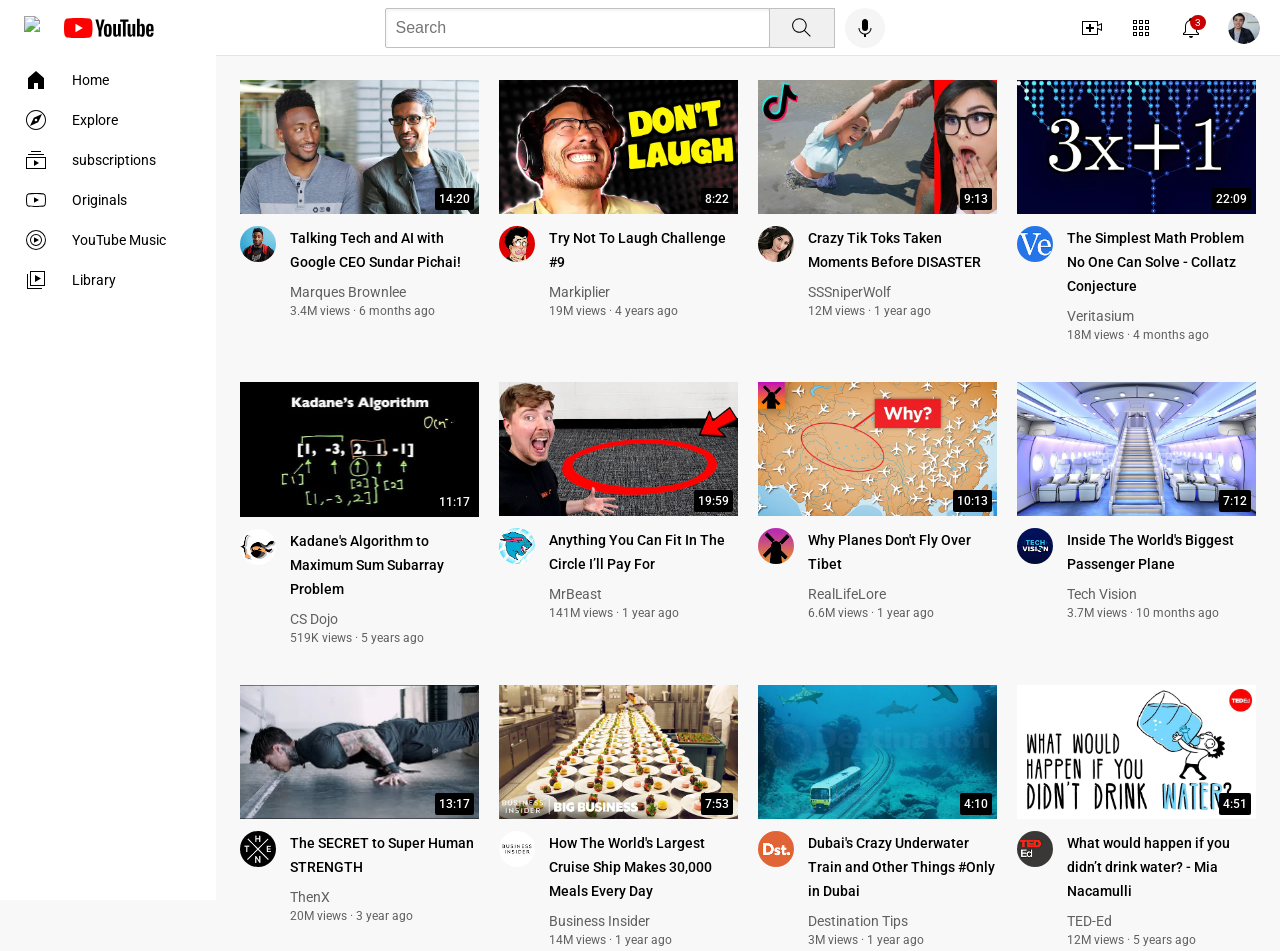
==== youtube.html @ 8b2ed80b "Add files via upload" ====
<!DOCTYPE html>
<html lang="en">
<head>
    <meta charset="UTF-8">
    <meta name="viewport" content="width=device-width, initial-scale=1.0">
    <title>YouTube</title>
    <link rel="stylesheet" href="Styles/general.css">
    <link rel="stylesheet" href="Styles/header.css">
    <link rel="stylesheet" href="Styles/video.css">
    <link rel="stylesheet" href="Styles/sidebar.css">

    <link rel="preconnect" href="https://fonts.googleapis.com">
    <link rel="preconnect" href="https://fonts.gstatic.com" crossorigin>
    <link href="https://fonts.googleapis.com/css2?family=Roboto:ital,wght@0,100..900;1,100..900&display=swap" rel="stylesheet">

    <link rel="icon" type="image/png" href="Icons/Youtube_logo.png">

</head>
<body>


    <header class="header">
        
        
        <div class="left-section">
            <img class="hamburger-menu" src="icons/hamburger-menu.svg">
            <img class="youtube-logo" src="Icons/youtube-logo.svg">
        </div>
        
        
        <div class="middle-section">
            <input class="search-bar" type="text" placeholder="Search">
            <button class="search-button">
                <img class="search-icon" src="Icons/search.svg">
                <div class="tooltip">Search</div>
            </button>
            <button class="voice-search-button">
                <img class="voice-search-icon" src="Icons/voice-search-icon.svg">
                <div class="tooltip">Search with your voice</div>
            </button>
        </div>
        
        
        <div class="right-section">
            <div class="upload-icon-container">
            <img class="upload-icon" src="Icons/upload.svg">
            <div class="tooltip">Create</div>
            </div>
            <div class="youtube-apps-container">
            <img class="youtube-apps-icon" src="Icons/youtube-apps.svg">
            <div class="tooltip">YouTube Apps</div>
            </div>
            <div class="notifications-icon-container">
            <img class="notifications-icon" src="Icons/notifications.svg">
            <div class="tooltip">Notifications</div>
            <div class="notifications-count">3</div>
            </div>
            <img class="current-user-picture" src="Channel-pictures/my-channel.jpeg">
        </div>
        

    </header>
    
    <nav class="sidebar">
        <div class="sidebar-link">
            <img src="Icons/home.svg">
            <div>Home</div>
        </div>
        <div class="sidebar-link">
            <img src="Icons/explore.svg">
            <div>Explore</div>
        </div>
        <div class="sidebar-link">
            <img src="Icons/subscriptions.svg">
            <div>subscriptions</div>
        </div>
        <div class="sidebar-link">
            <img src="Icons/originals.svg">
            <div>Originals</div>
        </div>
        <div class="sidebar-link">
            <img src="Icons/youtube-music.svg">
            <div>YouTube Music</div>
        </div>
        <div class="sidebar-link">
            <img src="Icons/library.svg">
            <div>Library</div>
        </div>
    </nav>

    <!--  <img class="thumbnail-2" src="Images/thumbnail-2.webp">
    <img class="thumbnail-3" src="Images/thumbnail-3.webp">
    <img class="thumbnail-4" src="Images/thumbnail-4.webp">   -->
    
    <main>
    <section class="video-grid">

    <div class="video-preview">

        <div class="thumbnail-row">
            <a href="https://youtu.be/n2RNcPRtAiY?si=vqEMWMYK5yrYw57g">
            <img class="thumbnail-1" src="Thumbnails/thumbnail-1.webp">
            </a>

            <div class="video-time">14:20</div>
        </div>






        <div class="video-info-grid">

            <div class="channel-pic-div">
                <a href="https://www.youtube.com/c/mkbhd">
                <img class="profile-picture" src="Channel-pictures/channel-1.jpeg">
                </a>
                <div class="channel-tooltip">
                    <div>
                    <img class="profile-picture-tooltip" src="Channel-pictures/channel-1.jpeg">
                    </div>

                    <div class="text-tooltip">
                    <p class="video-author-tooltip">Marques Brownlee</p>
                    <p class="subscribers-tooltip">20.9M subscribers</p>
                    </div>
                </div>
            </div>



            <div class="video-text-info">
                <a class="video-title-link" href="https://youtu.be/n2RNcPRtAiY?si=vqEMWMYK5yrYw57g">
                <p class="video-title">
                Talking Tech and AI with Google CEO Sundar Pichai!
                </p>
                </a>

                <a class="video-author-link" href="https://www.youtube.com/c/mkbhd">
                <p class="video-author">
                Marques Brownlee
                </p>
                </a>

                <p class="video-stats">
                3.4M views &#183; 6 months ago
                </p>
            </div>


            

        </div>

    


    


    </div>


    <!--По дефолту div-элементы имеют ширину в сто процентов, из-за чего горизонтальный лэйаут внутри вертикального невозможен, пока не поменять ширину div-элементов -->




    <div class="video-preview">

        <div class="thumbnail-row">
            <a href="https://youtu.be/mP0RAo9SKZk?si=90dvMAv2LkeBr_Ll">
            <img class="thumbnail-1" src="Thumbnails/thumbnail-2.webp">
            </a>
            <div class="video-time">8:22</div>
        </div>


        <div class="video-info-grid">

            <div class="channel-pic-div">
                <a href="https://www.youtube.com/c/markiplier">
                <img class="profile-picture" src="Channel-pictures/channel-2.jpeg">
                </a>

                <div class="channel-tooltip">
                    <div>
                    <img class="profile-picture-tooltip" src="Channel-pictures/channel-2.jpeg">
                    </div>
                    
                    <div class="text-tooltip">
                    <p class="video-author-tooltip">Markiplier</p>
                    <p class="subscribers-tooltip">38.5M subscribers</p>
                    </div>
                </div>
            </div>

            <div class="video-text-info">

                <a class="video-title-link" href="https://youtu.be/mP0RAo9SKZk?si=90dvMAv2LkeBr_Ll">
                <p class="video-title">    
                    Try Not To Laugh Challenge #9
                </p>
                </a>

                <a class="video-author-link" href="https://www.youtube.com/c/markiplier">
                <p class="video-author">
                    Markiplier
                </p>
                </a>

                <p class="video-stats">
                    19M views &#183; 4 years ago
                </p>
            </div>
            
        </div>

    

    


    </div>




    <div class="video-preview">

        <div class="thumbnail-row">
            <a href="https://youtu.be/FgjPQQeTh1w?si=LS0V44usaqaCsQJp">
            <img class="thumbnail-1" src="Thumbnails/thumbnail-3.webp">
            </a>

            <div class="video-time">9:13</div>
        </div>






        <div class="video-info-grid">

            <div class="channel-pic-div">
                <a href="https://www.youtube.com/user/SSSniperWolf">
                <img class="profile-picture" src="Channel-pictures/channel-3.jpeg">
                </a>

                <div class="channel-tooltip">
                    <div>
                    <img class="profile-picture-tooltip" src="Channel-pictures/channel-3.jpeg">
                    </div>
                    
                    <div class="text-tooltip">
                    <p class="video-author-tooltip">SSSniperWolf</p>
                    <p class="subscribers-tooltip">35M subscribers</p>
                    </div>
                </div>
            </div>



            <div class="video-text-info">
                <a class="video-title-link" href="https://youtu.be/FgjPQQeTh1w?si=LS0V44usaqaCsQJp">
                <p class="video-title">
                Crazy Tik Toks Taken Moments Before DISASTER
                </p>
                </a>

                <a class="video-author-link" href="https://www.youtube.com/user/SSSniperWolf">
                <p class="video-author">
                SSSniperWolf
                </p>
                </a>

                <p class="video-stats">
                12M views &#183; 1 year ago
                </p>
            </div>


            

        </div>

    


    


    </div>


    <div class="video-preview">

        <div class="thumbnail-row">
            <a href="https://youtu.be/094y1Z2wpJg?si=CHD8ht4QCaovaB0q">
            <img class="thumbnail-1" src="Thumbnails/thumbnail-4.webp">
            </a>
            <div class="video-time">22:09</div>
        </div>


        <div class="video-info-grid">

            <div class="channel-pic-div">
                <a href="https://www.youtube.com/c/veritasium">
                <img class="profile-picture" src="Channel-pictures/channel-4.jpeg">
                </a>

                <div class="channel-tooltip">
                    <div>
                    <img class="profile-picture-tooltip" src="Channel-pictures/channel-4.jpeg">
                    </div>
                    
                    <div class="text-tooltip">
                    <p class="video-author-tooltip">Veritasium</p>
                    <p class="subscribers-tooltip">20.5M subscribers</p>
                    </div>
                </div>
            </div>

            <div class="video-text-info">

                <a class="video-title-link" href="https://youtu.be/094y1Z2wpJg?si=CHD8ht4QCaovaB0q">
                <p class="video-title">    
                    The Simplest Math Problem No One Can Solve - Collatz Conjecture
                </p>
                </a>

                <a class="video-author-link" href="https://www.youtube.com/c/veritasium">
                <p class="video-author">
                    Veritasium
                </p>
                </a>

                <p class="video-stats">
                    18M views &#183; 4 months ago
                </p>
            </div>
            
        </div>

    

    


    </div>



    <div class="video-preview">

        <div class="thumbnail-row">
            <a href="https://youtu.be/86CQq3pKSUw?si=sct4KLa3DYBAYmht">
            <img class="thumbnail-1" src="Thumbnails/thumbnail-5.webp">
            </a>

            <div class="video-time">11:17</div>
        </div>






        <div class="video-info-grid">

            <div class="channel-pic-div">
                <a href="https://www.youtube.com/c/CSDojo">
                <img class="profile-picture" src="Channel-pictures/channel-5.jpeg">
                </a>

                <div class="channel-tooltip">
                    <div>
                    <img class="profile-picture-tooltip" src="Channel-pictures/channel-5.jpeg">
                    </div>
                    
                    <div class="text-tooltip">
                    <p class="video-author-tooltip">CS Dojo</p>
                    <p class="subscribers-tooltip">1.95M subscribers</p>
                    </div>
                </div>
            </div>



            <div class="video-text-info">
                <a class="video-title-link" href="https://youtu.be/86CQq3pKSUw?si=sct4KLa3DYBAYmht">
                <p class="video-title">
                Kadane's Algorithm to Maximum Sum Subarray Problem
                </p>
                </a>

                <a class="video-author-link" href="https://www.youtube.com/c/CSDojo">
                <p class="video-author">
                CS Dojo
                </p>
                </a>

                <p class="video-stats">
                519K views &#183; 5 years ago
                </p>
            </div>


            

        </div>

    


    


    </div>


    <div class="video-preview">

        <div class="thumbnail-row">
            <a href="https://youtu.be/yXWw0_UfSFg?si=9dNvR-KxPUr45d88">
            <img class="thumbnail-1" src="Thumbnails/thumbnail-6.webp">
            </a>
            <div class="video-time">19:59</div>
        </div>


        <div class="video-info-grid">

            <div class="channel-pic-div">
                <a href="https://www.youtube.com/channel/UCX6OQ3DkcsbYNE6H8uQQuVA">
                <img class="profile-picture" src="Channel-pictures/channel-6.jpeg">
                </a>

                <div class="channel-tooltip">
                    <div>
                    <img class="profile-picture-tooltip" src="Channel-pictures/channel-6.jpeg">
                    </div>
                    
                    <div class="text-tooltip">
                    <p class="video-author-tooltip">MrBeast</p>
                    <p class="subscribers-tooltip">474M subscribers</p>
                    </div>
                </div>
            </div>

            <div class="video-text-info">

                <a class="video-title-link" href="https://youtu.be/yXWw0_UfSFg?si=9dNvR-KxPUr45d88">
                <p class="video-title">    
                    Anything You Can Fit In The Circle I’ll Pay For
                </p>
                </a>

                <a class="video-author-link" href="https://www.youtube.com/channel/UCX6OQ3DkcsbYNE6H8uQQuVA">
                <p class="video-author">
                    MrBeast
                </p>
                </a>

                <p class="video-stats">
                    141M views &#183; 1 year ago
                </p>
            </div>
            
        </div>

    

    


    </div>

    <div class="video-preview">

        <div class="thumbnail-row">
            <a href="https://www.youtube.com/watch?v=fNVa1qMbF9Y">
            <img class="thumbnail-1" src="Thumbnails/thumbnail-7.webp">
            </a>

            <div class="video-time">10:13</div>
        </div>






        <div class="video-info-grid">

            <div class="channel-pic-div">
                <a href="https://www.youtube.com/channel/UCP5tjEmvPItGyLhmjdwP7Ww">
                <img class="profile-picture" src="Channel-pictures/channel-7.jpeg">
                </a>
                <div class="channel-tooltip">
                    <div>
                    <img class="profile-picture-tooltip" src="Channel-pictures/channel-7.jpeg">
                    </div>

                    <div class="text-tooltip">
                    <p class="video-author-tooltip">RealLifeLore</p>
                    <p class="subscribers-tooltip">7.92M subscribers</p>
                    </div>
                </div>
            </div>



            <div class="video-text-info">
                <a class="video-title-link" href="https://www.youtube.com/watch?v=fNVa1qMbF9Y">
                <p class="video-title">
                Why Planes Don't Fly Over Tibet
                </p>
                </a>

                <a class="video-author-link" href="https://www.youtube.com/channel/UCP5tjEmvPItGyLhmjdwP7Ww">
                <p class="video-author">
                RealLifeLore
                </p>
                </a>

                <p class="video-stats">
                6.6M views &#183; 1 year ago
                </p>
            </div>


            

        </div>

    


    


    </div>

    <div class="video-preview">

        <div class="thumbnail-row">
            <a href="https://www.youtube.com/watch?v=lFm4EM1juls">
            <img class="thumbnail-1" src="Thumbnails/thumbnail-8.webp">
            </a>

            <div class="video-time">7:12</div>
        </div>






        <div class="video-info-grid">

            <div class="channel-pic-div">
                <a href="https://www.youtube.com/channel/UCHAK6CyegY22Zj2GWrcaIxg">
                <img class="profile-picture" src="Channel-pictures/channel-8.jpeg">
                </a>
                <div class="channel-tooltip">
                    <div>
                    <img class="profile-picture-tooltip" src="Channel-pictures/channel-8.jpeg">
                    </div>

                    <div class="text-tooltip">
                    <p class="video-author-tooltip">Tech Vision</p>
                    <p class="subscribers-tooltip">845K subscribers</p>
                    </div>
                </div>
            </div>



            <div class="video-text-info">
                <a class="video-title-link" href="https://www.youtube.com/watch?v=lFm4EM1juls">
                <p class="video-title">
                Inside The World's Biggest Passenger Plane
                </p>
                </a>

                <a class="video-author-link" href="https://www.youtube.com/channel/UCHAK6CyegY22Zj2GWrcaIxg">
                <p class="video-author">
                Tech Vision
                </p>
                </a>

                <p class="video-stats">
                3.7M views &#183; 10 months ago
                </p>
            </div>


            

        </div>

    


    


    </div>

    <div class="video-preview">

        <div class="thumbnail-row">
            <a href="https://www.youtube.com/watch?v=ixmxOlcrlUc">
            <img class="thumbnail-1" src="Thumbnails/thumbnail-9.webp">
            </a>

            <div class="video-time">13:17</div>
        </div>






        <div class="video-info-grid">

            <div class="channel-pic-div">
                <a href="https://www.youtube.com/c/OFFICIALTHENXSTUDIOS">
                <img class="profile-picture" src="Channel-pictures/channel-9.jpeg">
                </a>
                <div class="channel-tooltip">
                    <div>
                    <img class="profile-picture-tooltip" src="Channel-pictures/channel-9.jpeg">
                    </div>

                    <div class="text-tooltip">
                    <p class="video-author-tooltip">ThenX</p>
                    <p class="subscribers-tooltip">7.83M subscribers</p>
                    </div>
                </div>
            </div>



            <div class="video-text-info">
                <a class="video-title-link" href="https://www.youtube.com/watch?v=ixmxOlcrlUc">
                <p class="video-title">
                The SECRET to Super Human STRENGTH
                </p>
                </a>

                <a class="video-author-link" href="https://www.youtube.com/c/OFFICIALTHENXSTUDIOS">
                <p class="video-author">
                ThenX
                </p>
                </a>

                <p class="video-stats">
                20M views &#183; 3 year ago
                </p>
            </div>


            

        </div>

    


    


    </div>

    <div class="video-preview">

        <div class="thumbnail-row">
            <a href="https://www.youtube.com/watch?v=R2vXbFp5C9o">
            <img class="thumbnail-1" src="Thumbnails/thumbnail-10.webp">
            </a>

            <div class="video-time">7:53</div>
        </div>






        <div class="video-info-grid">

            <div class="channel-pic-div">
                <a href="https://www.youtube.com/user/businessinsider">
                <img class="profile-picture" src="Channel-pictures/channel-10.jpeg">
                </a>
                <div class="channel-tooltip">
                    <div>
                    <img class="profile-picture-tooltip" src="Channel-pictures/channel-10.jpeg">
                    </div>

                    <div class="text-tooltip">
                    <p class="video-author-tooltip">Business Insider</p>
                    <p class="subscribers-tooltip">10.5M subscribers</p>
                    </div>
                </div>
            </div>



            <div class="video-text-info">
                <a class="video-title-link" href="https://www.youtube.com/watch?v=R2vXbFp5C9o">
                <p class="video-title">
                How The World's Largest Cruise Ship Makes 30,000 Meals Every Day
                </p>
                </a>

                <a class="video-author-link" href="https://www.youtube.com/user/businessinsider">
                <p class="video-author">
                Business Insider
                </p>
                </a>

                <p class="video-stats">
                14M views &#183; 1 year ago
                </p>
            </div>


            

        </div>

    


    


    </div>

    <div class="video-preview">

        <div class="thumbnail-row">
            <a href="https://www.youtube.com/watch?v=0nZuYyXET3s">
            <img class="thumbnail-1" src="Thumbnails/thumbnail-11.webp">
            </a>

            <div class="video-time">4:10</div>
        </div>






        <div class="video-info-grid">

            <div class="channel-pic-div">
                <a href="https://www.youtube.com/c/Destinationtips">
                <img class="profile-picture" src="Channel-pictures/channel-11.jpeg">
                </a>
                <div class="channel-tooltip">
                    <div>
                    <img class="profile-picture-tooltip" src="Channel-pictures/channel-11.jpeg">
                    </div>

                    <div class="text-tooltip">
                    <p class="video-author-tooltip">Destination Tips</p>
                    <p class="subscribers-tooltip">281K subscribers</p>
                    </div>
                </div>
            </div>



            <div class="video-text-info">
                <a class="video-title-link" href="https://www.youtube.com/watch?v=0nZuYyXET3s">
                <p class="video-title">
                Dubai's Crazy Underwater Train and Other Things #Only in Dubai
                </p>
                </a>

                <a class="video-author-link" href="https://www.youtube.com/c/Destinationtips">
                <p class="video-author">
                Destination Tips
                </p>
                </a>

                <p class="video-stats">
                3M views &#183; 1 year ago
                </p>
            </div>


            

        </div>

    


    


    </div>

    <div class="video-preview">

        <div class="thumbnail-row">
            <a href="https://www.youtube.com/watch?v=9iMGFqMmUFs">
            <img class="thumbnail-1" src="Thumbnails/thumbnail-12.webp">
            </a>

            <div class="video-time">4:51</div>
        </div>






        <div class="video-info-grid">

            <div class="channel-pic-div">
                <a href="https://www.youtube.com/teded">
                <img class="profile-picture" src="Channel-pictures/channel-12.jpeg">
                </a>
                <div class="channel-tooltip">
                    <div>
                    <img class="profile-picture-tooltip" src="Channel-pictures/channel-12.jpeg">
                    </div>

                    <div class="text-tooltip">
                    <p class="video-author-tooltip">TED-Ed</p>
                    <p class="subscribers-tooltip">22.5M subscribers</p>
                    </div>
                </div>
            </div>



            <div class="video-text-info">
                <a class="video-title-link" href="https://www.youtube.com/watch?v=9iMGFqMmUFs">
                <p class="video-title">
                What would happen if you didn’t drink water? - Mia Nacamulli
                </p>
                </a>

                <a class="video-author-link" href="https://www.youtube.com/teded">
                <p class="video-author">
                TED-Ed
                </p>
                </a>

                <p class="video-stats">
                12M views &#183; 5 years ago
                </p>
            </div>


            

        </div>

    


    


    </div>
</section>
    </main>
    <!--Не забываем, что если мы хотим использовать параметры флекса, то дисплей дива, внутри которого мы хотим использовать параметры должен быть выставлен флексом. Если не-флекс-див находится внутри другого флекс-дива, то элементы в не-флекс-диве не будут подвержены флекс-настройкам до превращения дива во флекс-->
    <!--Flex-shrink позволяет элементам внутри флекс-дива не сужать расстояние между друг другом, а сохранять пробелы в композиции даже при сжатии браузера-->
</body>
</html>
---- Styles/general.css ----
@media (max-width: 1200px){
    p{
    margin-top: 0px;
    margin-bottom: 0px;
}
body{
    font-family: Roboto, Arial;

    margin: 0px;
    padding-top: 80px;
    padding-left: 96px;
    padding-right: 24px;

    background-color: rgb(248, 248, 248);
}
}

@media (min-width: 1200.1px){
    p{
    margin-top: 0px;
    margin-bottom: 0px;
}
body{
    font-family: Roboto, Arial;

    margin: 0px;
    padding-top: 80px;
    padding-left: 240px;
    padding-right: 24px;

    background-color: rgb(248, 248, 248);
}
}
---- Styles/header.css ----
.header{
    display: flex;
    flex-direction: row;
    justify-content: space-between;
    height: 55px;

    position: fixed;
    top: 0;
    left: 0;
    right: 0;

    background-color: white;
    border-bottom-width: 1px;
    border-bottom-style: solid;
    border-bottom-color: rgb(228, 228, 228);

    z-index: 100;
}
.left-section{
    display: flex;
    align-items: center;
}
.hamburger-menu{
    height: 24px;
    margin-left: 24px;
    margin-right: 24px;
}
.youtube-logo{
    height: 20px;
}
.middle-section{
    display: flex;
    align-items: center;
    
    flex: 1;
    margin-left: 70px;
    margin-right: 35px;
    max-width: 500px;
}
.search-bar{
    flex: 1;
    height: 36px;
    padding-left: 10px;
    font-size: 16px;
    border-width: 1px;
    border-style: solid;
    border-color: rgb(192, 192, 192);
    border-radius: 2px;
    box-shadow: inset 1px 2px 3px rgba(0, 0, 0, 0.05);
    width: 0; /*Это сделано для того, чтобы поисковая строчка сужалась настолько, насколько возможно не прекращая этого делать*/
}

.search-bar::placeholder{
    font-size: 16px;
}
.search-button{
    height: 40px;
    width: 66px;
    background-color: rgb(240, 240, 240);
    border-width: 1px;
    border-style: solid;
    border-color: rgb(192, 192, 192);
    margin-left: -1px;
    margin-right: 10px;

    
}

.search-button,
.voice-search-button,
.upload-icon-container,
.youtube-apps-container,
.notifications-icon-container{
    position: relative;

    display: flex;
    justify-content: center;
    align-items: center;
}
.search-button .tooltip,
.voice-search-button .tooltip,
.upload-icon-container .tooltip,
.youtube-apps-container .tooltip,
.notifications-icon-container .tooltip{
    position: absolute;

    background-color: gray;
    color: white;

    padding-top: 4px;
    padding-bottom: 4px;
    padding-left: 8px;
    padding-right: 8px;

    font-size: 12px;
    border-radius: 2px;

    bottom: -30px;
    opacity: 0;
    transition: opacity 0.15s;
    pointer-events: none; /*Подсказка Тултип появляется только тогда, когда мы наводимся на кнопку поиска, исключая появление при наведении на само окно тултипа*/
    white-space: nowrap; /*запрещает перенос текста на новую строку внутри элемента*/
}
.search-button:hover .tooltip,
.voice-search-button:hover .tooltip,
.upload-icon-container:hover .tooltip,
.youtube-apps-container:hover .tooltip,
.notifications-icon-container:hover .tooltip{
    opacity: 1;
}
.search-icon{
    height: 25px;
}
.voice-search-button{
    height: 40px;
    width: 40px;
    border-radius: 20px;
    border: none;
    background-color: rgb(245, 245, 245);
}
.voice-search-icon{
    height: 24px;
}
.right-section{
    
    width: 180px;

    display: flex;
    align-items: center;
    justify-content: space-between;
    flex-shrink: 0;


    margin-right: 20px;
}

.upload-icon{
    height: 24px;
}
.youtube-apps-icon{
    height: 24px;
}
.notifications-icon{
    height: 24px;
}
.notifications-icon-container{
    position: relative;
}
.notifications-count{
    position: absolute;
    top: -1px;
    right: -3px;
    background-color: rgb(201, 0, 0);
    color: white;
    font-size: 10px;
    padding-left: 5px;
    padding-right: 5px;
    padding-top: 2px;
    padding-bottom: 2px;
    border-radius: 10px;
}
.current-user-picture{
    height: 32px;
    border-radius: 16px;
}
/*
.search-bar{
    border-radius: 50px;
    border: none;
    box-shadow: 0px 0px 3px;
}*/
---- Styles/video.css ----
.thumbnail-1{
    width: 100%;
}
.thumbnail-2{
    width: 300px;
    border-radius: 50px;
}
.thumbnail-3{
    width: 300px;
    height: 300px;
    object-fit: cover;
}
.thumbnail-4{
    width: 300px;
    height: 300px;
    border-radius: 1000px;
}
.video-title-link{
    color: black;
    text-decoration: none;
}
.video-title{
    margin-top: 0px;
    font-weight: 500;
    font-size: 14px;
    line-height: 20px;
    margin-bottom: 10px;
}

.video-author,
.video-stats{
    font-size: 12px;
    color: rgb(96, 96, 96);
}

.video-author-link{
    text-decoration: none;
}

.video-author{
    margin-bottom: 4px;
}


.video-grid{
    display: grid;
    grid-template-columns: 1fr 1fr 1fr;
    row-gap: 40px;
    column-gap: 20px;
    /*text-decoration: underline;*/ /*Inheritance в основном работает лишь с текстовыми свойствами*/
}

@media (max-width: 750px) {
    .video-grid {
        grid-template-columns: 1fr 1fr;
    }
}

@media (min-width: 751px) and (max-width: 999px){
    .video-grid {
        grid-template-columns: 1fr 1fr 1fr;
    }
}

@media (min-width: 1000px) {
    .video-grid {
        grid-template-columns: 1fr 1fr 1fr 1fr;
    }
}



@media (min-width: 1001px) {
    .video-title{
        font-size: 16px;
        line-height: 24px;
    }
    .video-author,
    .video-title{
        font-size: 14px;
    }
}

.video-info-grid{
    display: grid;
    grid-template-columns: 50px 1fr;
}
.channel-pic-div{
    position: relative;
    height: 40px;
}
.channel-pic-div:hover .channel-tooltip{
    opacity: 1;
    transition: opacity 0.15s;
}
.profile-picture{
    width: 36px;
    border-radius: 500px;
}
.channel-tooltip{
    display: flex;
    align-items: center;

    background-color: white;
    border-radius: 5px;
    box-shadow: 0px 0px 10px rgba(0, 0, 0, 0.4);
    position: absolute;
    opacity: 0;
    bottom: -80px;

    padding-bottom: 10px;
    padding-left: 10px;
    padding-right: 10px;
    padding-top: 10px;

    z-index: 500;
    pointer-events: none;
}
.profile-picture-tooltip{
    width: 50px;
    border-radius: 500px;
}
.text-tooltip{
    padding-left: 10px;
    flex: 1;
    white-space: nowrap;
}
.video-author-tooltip{
    font-size: 16px;
    font-weight: bold;
    padding-bottom: 3px;
}
.subscribers-tooltip{
    color: hsl(0, 0%, 30%);
    font-size: 14px;
}
.thumbnail-row{
    margin-bottom: 8px;
    position: relative;
}

.video-time{
    
    font-size: 12px;
    font-weight: 500;

    padding-left: 4px;
    padding-right: 4px;
    padding-top: 4px;
    padding-bottom: 4px;
    border-radius: 2px;
    background-color: black;
    color: white;
    position: absolute;
    bottom: 8px;
    right: 5px;
}
/*блочные элементы забирают всю строку только в том контейнере, в котором находятся. Если они в теле кода, то забирают все, а если внутри дива с ограниченной шириной, то эта ширина срезает их аппетиты*/

/*элементы внутри div-элементов должны соответствовать или быть ниже значениям ширины и высоты, потому что иначе они будут ломать строение div-элементов. Лучше указывать значения в процентах. Проценты соответствуют значению div-элементов*/
---- Styles/sidebar.css ----
@media (max-width: 1200px){
    .sidebar{
    position: fixed;
    left: 0;
    bottom: 0;
    top: 55px;

    background-color: white;
    width: 72px;

    z-index: 200;
    padding-top: 5px;
}
.sidebar-link{
    height: 74px;

    display: flex;
    justify-content: center;
    align-items: center;
    flex-direction: column;

    cursor: pointer;
}
.sidebar-link:hover{
    background-color: rgb(235, 235, 235);
}

.sidebar-link img{
    height: 24px;
    margin-bottom: 4px;
}
.sidebar-link div{
    font-size: 10px;
}
}

@media (min-width: 1200.1px){
    .sidebar{
    position: fixed;
    left: 0;
    bottom: 0;
    top: 55px;

    background-color: white;
    width: 216px;

    z-index: 200;
    padding-top: 5px;
}
.sidebar-link{
    height: 40px;

    display: flex;
    justify-content: start;
    align-items: center;
    flex-direction: row;

    cursor: pointer;
}
.sidebar-link:hover{
    background-color: rgb(235, 235, 235);
}

.sidebar-link img{
    padding: 0px 24px;
    height: 24px;
}
.sidebar-link div{
    font-size: 14px;
}
}
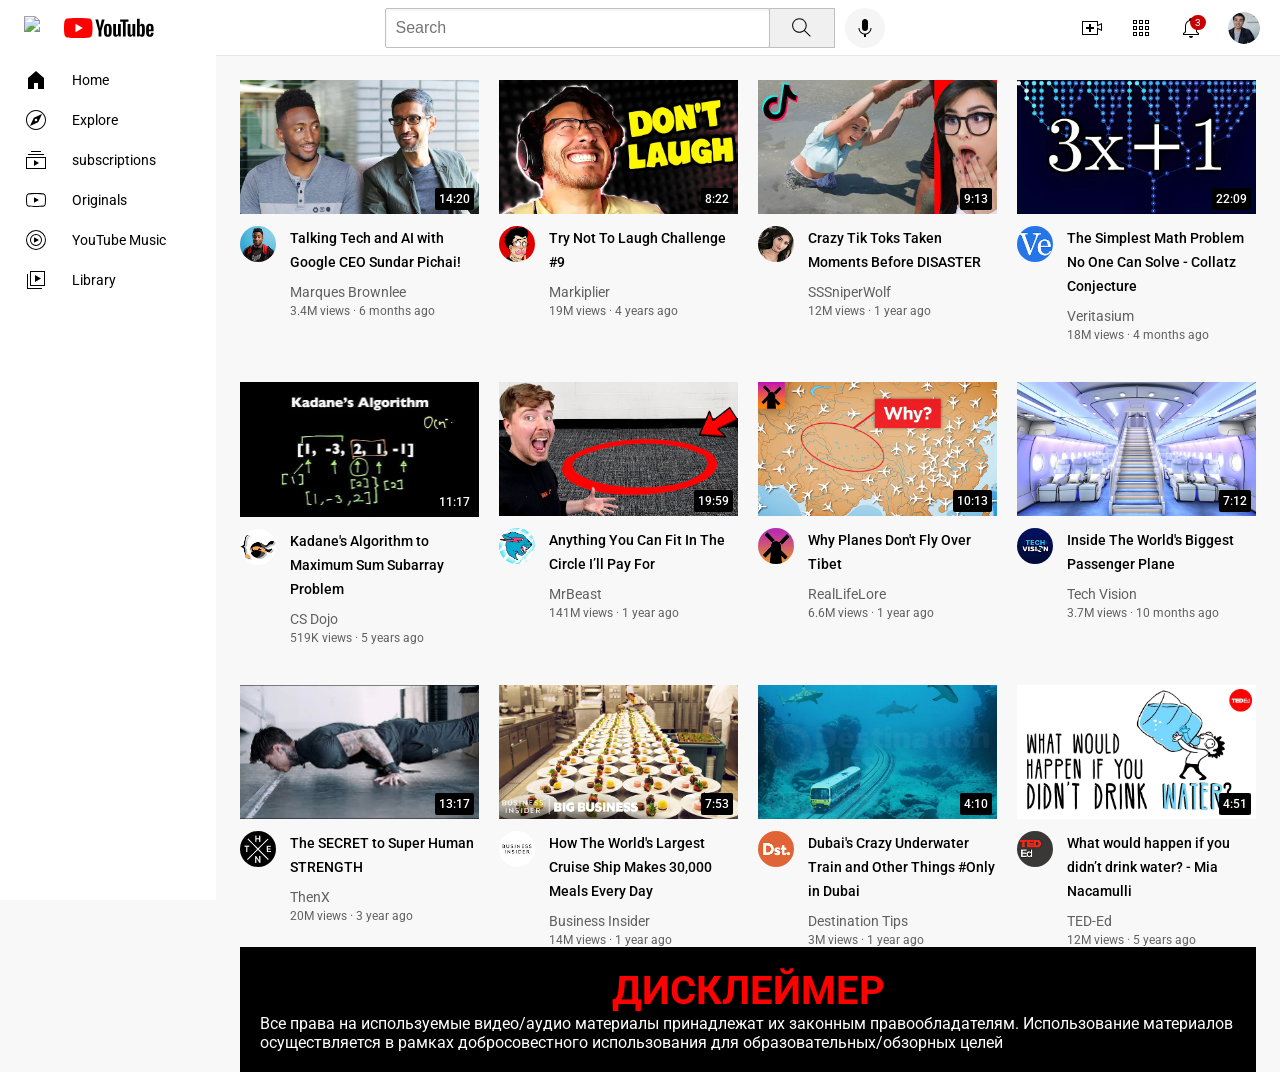
==== commit cecb7623: "Add files via upload" ====
--- a/youtube.html
+++ b/youtube.html
@@ -875,6 +875,10 @@
 
     </div>
 </section>
+<div style="background-color: black; padding: 20px;">
+<div style="font-size: 40px; color: red; font-weight: bold; display: flex; justify-content: center;"><p style="margin: 0px;">ДИСКЛЕЙМЕР</p></div>
+<div style="color: white; display: flex; justify-content: center;"><p style="margin: 0;">Все права на используемые видео/аудио материалы принадлежат их законным правообладателям. Использование материалов осуществляется в рамках добросовестного использования для образовательных/обзорных целей</p></div>
+</div>
     </main>
     <!--Не забываем, что если мы хотим использовать параметры флекса, то дисплей дива, внутри которого мы хотим использовать параметры должен быть выставлен флексом. Если не-флекс-див находится внутри другого флекс-дива, то элементы в не-флекс-диве не будут подвержены флекс-настройкам до превращения дива во флекс-->
     <!--Flex-shrink позволяет элементам внутри флекс-дива не сужать расстояние между друг другом, а сохранять пробелы в композиции даже при сжатии браузера-->
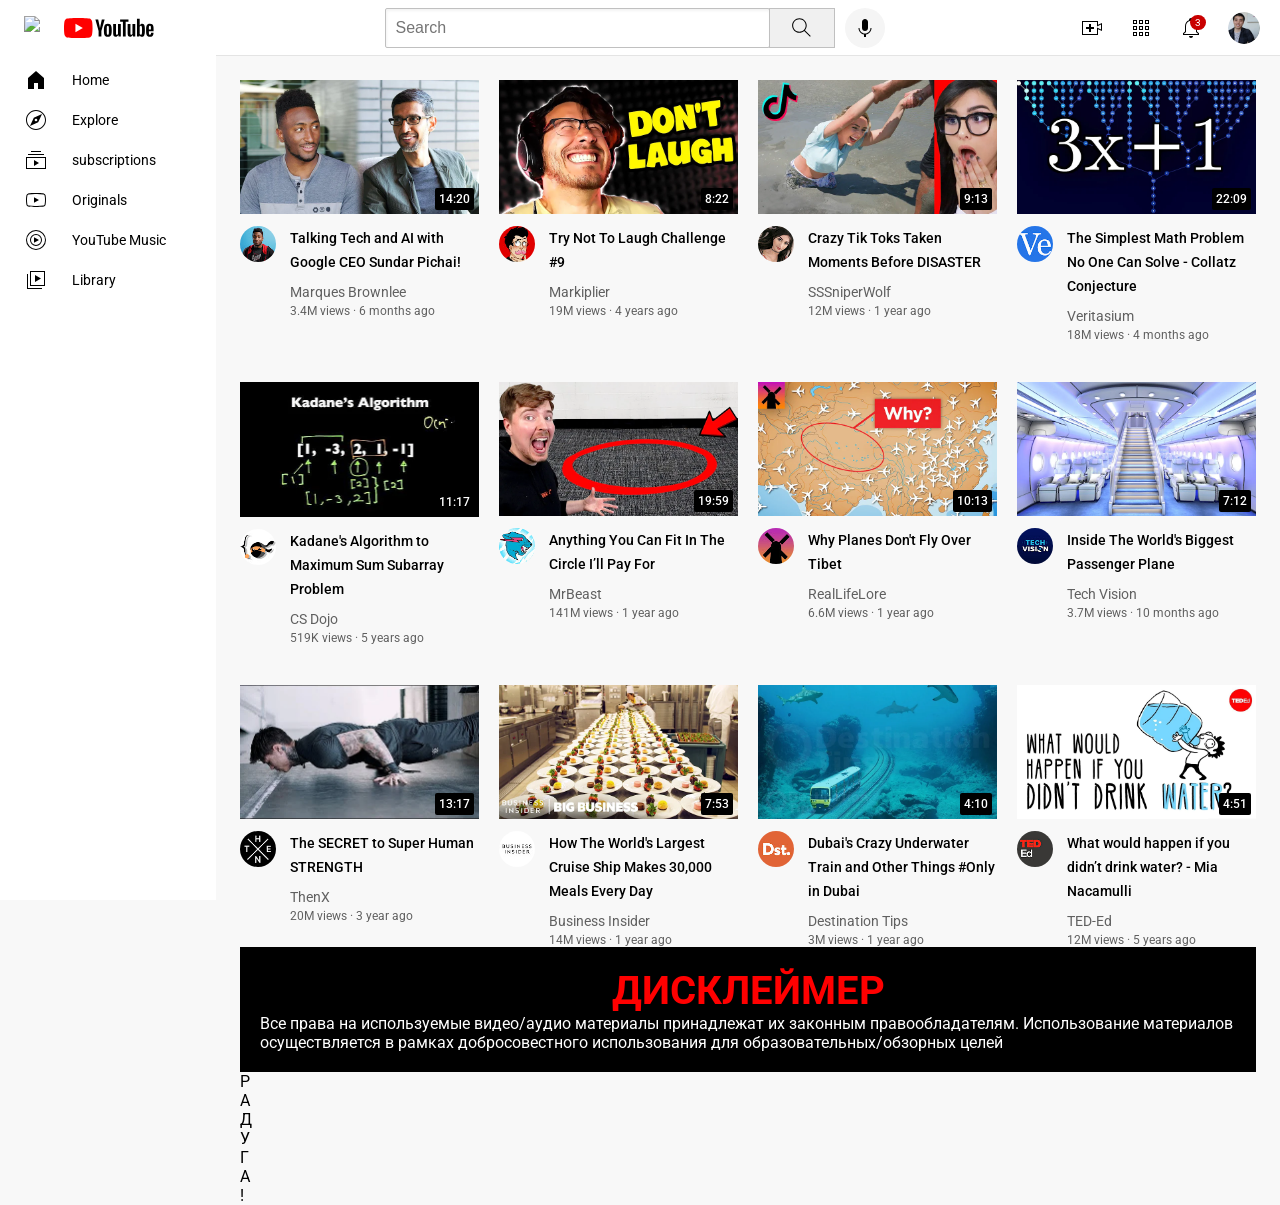
==== commit 6d38fc96: "Add files via upload" ====
--- a/youtube.html
+++ b/youtube.html
@@ -8,6 +8,7 @@
     <link rel="stylesheet" href="Styles/header.css">
     <link rel="stylesheet" href="Styles/video.css">
     <link rel="stylesheet" href="Styles/sidebar.css">
+    <link rel="stylesheet" href="Styles/rainbow.css">
 
     <link rel="preconnect" href="https://fonts.googleapis.com">
     <link rel="preconnect" href="https://fonts.gstatic.com" crossorigin>
@@ -879,6 +880,15 @@
 <div style="font-size: 40px; color: red; font-weight: bold; display: flex; justify-content: center;"><p style="margin: 0px;">ДИСКЛЕЙМЕР</p></div>
 <div style="color: white; display: flex; justify-content: center;"><p style="margin: 0;">Все права на используемые видео/аудио материалы принадлежат их законным правообладателям. Использование материалов осуществляется в рамках добросовестного использования для образовательных/обзорных целей</p></div>
 </div>
+<div class="rainbow" style="">
+    <div class="red colors">Р</div>
+    <div class="orange colors">А</div>
+    <div class="yellow colors">Д</div>
+    <div class="green colors">У</div>
+    <div class="blue colors">Г</div>
+    <div class="indigo colors">А</div>
+    <div class="violet colors">!</div>
+</div>
     </main>
     <!--Не забываем, что если мы хотим использовать параметры флекса, то дисплей дива, внутри которого мы хотим использовать параметры должен быть выставлен флексом. Если не-флекс-див находится внутри другого флекс-дива, то элементы в не-флекс-диве не будут подвержены флекс-настройкам до превращения дива во флекс-->
     <!--Flex-shrink позволяет элементам внутри флекс-дива не сужать расстояние между друг другом, а сохранять пробелы в композиции даже при сжатии браузера-->
